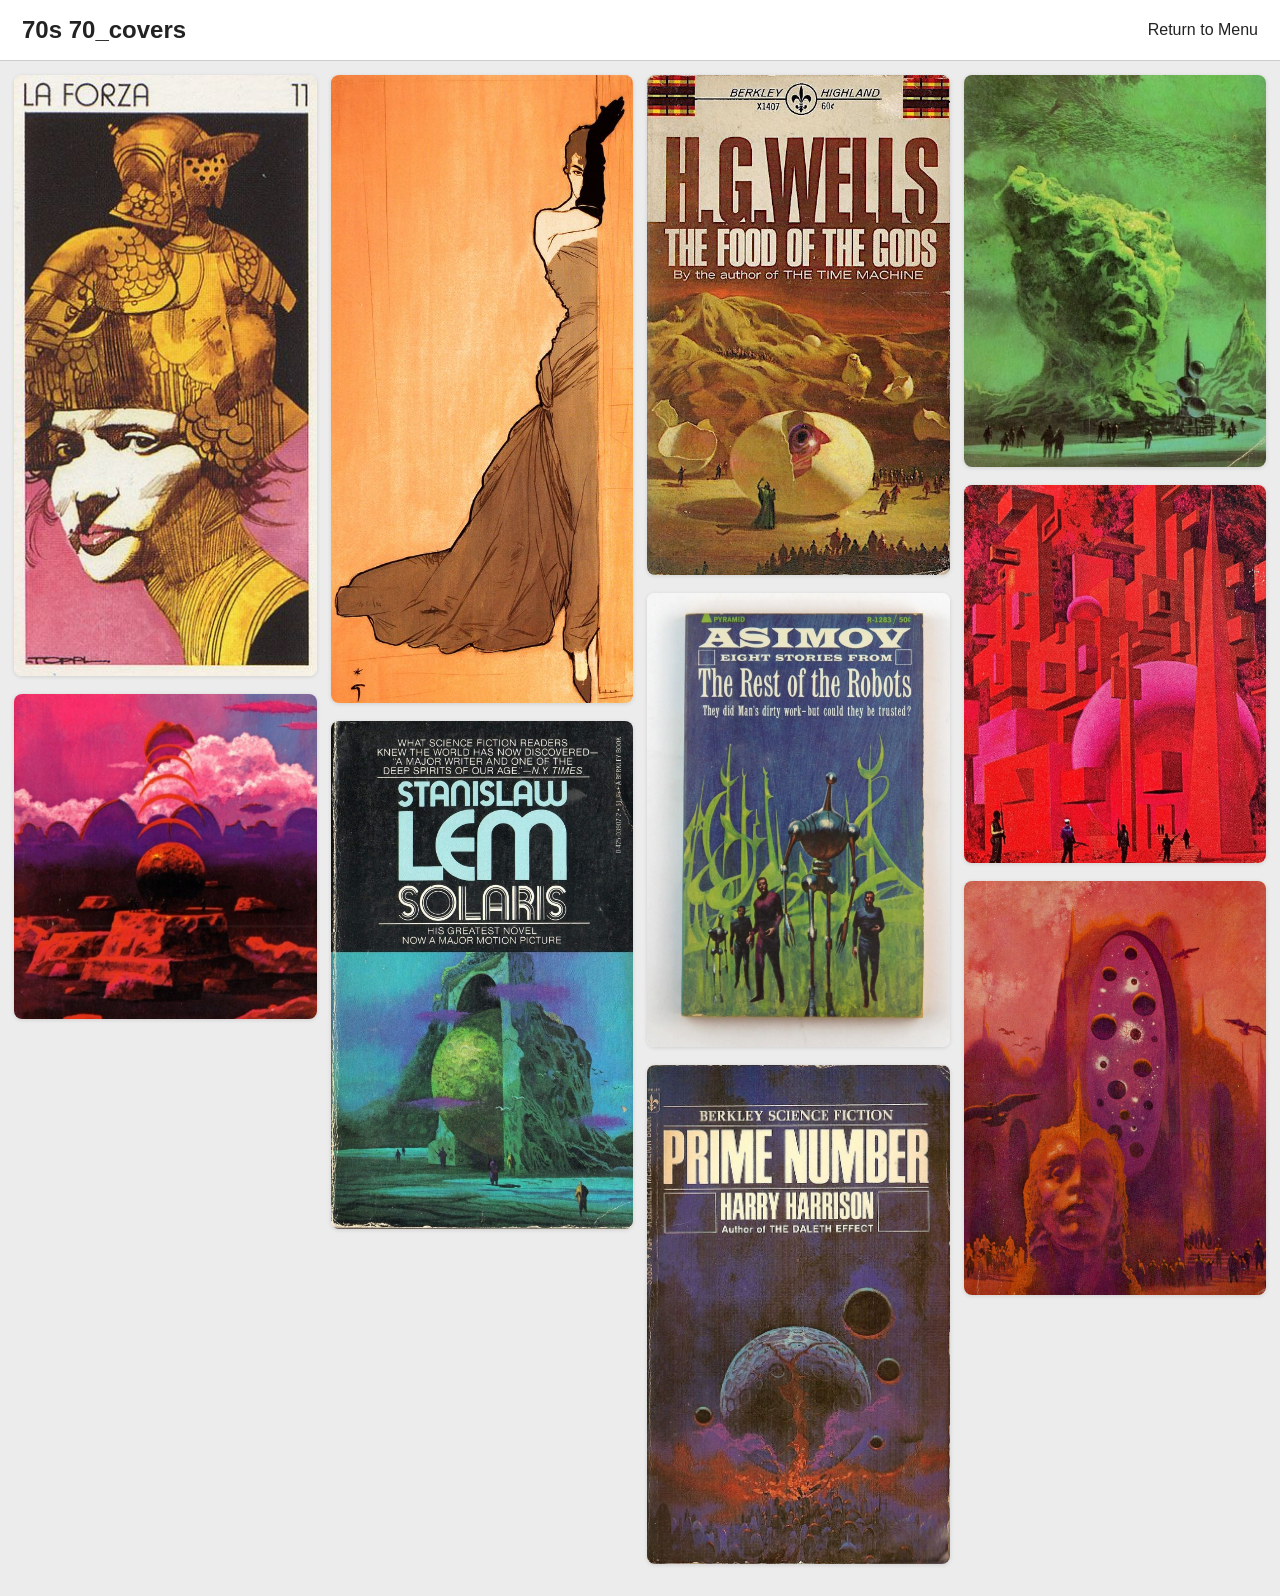
==== 70_covers.html @ 33497b24 "adding 70s covers" ====
<!DOCTYPE html>
<html lang="en">

<head>
    <meta charset="UTF-8">
    <meta name="viewport" content="width=device-width, initial-scale=1.0">

    <title>70s Covers</title>

    <link rel="stylesheet" href="style.css">
</head>

<body>

<header class="gallery-header">
    <h1>70s 70_covers</h1>

    <a href="index.html" class="return-link">
        Return to Menu
    </a>
</header>

<main id="board"></main>

<div id="lightbox" class="lightbox" aria-hidden="true">

    <button id="close-lightbox" aria-label="Close">
        &times;
    </button>

    <img id="lightbox-image" alt="">

</div>


<script src="70_covers.js"></script>
<script src="script.js"></script>

</body>
</html>
---- style.css ----
* {
    box-sizing: border-box;
}

body {
    margin: 0;
    font-family: Arial, sans-serif;
    background: #ececec;
    color: #222;
}

header {
    position: sticky;
    top: 0;
    z-index: 10;
    padding: 16px 22px;
    background: rgba(255, 255, 255, 0.96);
    border-bottom: 1px solid #ccc;
}

.gallery-header {
    display: flex;
    justify-content: space-between;
    align-items: center;
}

.return-link {
    color: #222;
    text-decoration: none;
    font-size: 16px;
}

.return-link:hover {
    text-decoration: underline;
}

.menu {
    max-width: 700px;
    margin: 40px auto;
    padding: 20px;
}

.menu a {
    display: block;
    padding: 16px 20px;
    margin-bottom: 14px;

    background: white;
    color: #222;

    text-decoration: none;
    font-size: 22px;

    border-radius: 8px;
    box-shadow: 0 1px 4px rgba(0, 0, 0, 0.12);
}

.menu a:hover {
    background: #f5f5f5;
}




header h1 {
    margin: 0;
    font-size: 24px;
}

/*
    MASONRY LAYOUT

    CSS columns naturally pack images of different heights
    into a Pinterest-like masonry flow.
*/
#board {
    column-width: 260px;
    column-gap: 14px;
    padding: 14px;
}

.pin {
    display: inline-block;
    width: 100%;
    margin: 0 0 14px;
    break-inside: avoid;
    background: white;
    border-radius: 8px;
    overflow: hidden;
    cursor: zoom-in;
    box-shadow: 0 1px 4px rgba(0, 0, 0, 0.12);
}

.pin img {
    display: block;
    width: 100%;
    height: auto;
}

/* LIGHTBOX */

.lightbox {
    display: none;
    position: fixed;
    inset: 0;
    z-index: 1000;
    background: rgba(0, 0, 0, 0.93);
    align-items: center;
    justify-content: center;
    padding: 34px;
}

.lightbox.open {
    display: flex;
}

.lightbox img {
    max-width: 95vw;
    max-height: 90vh;
    object-fit: contain;
}

#close-lightbox {
    position: absolute;
    top: 10px;
    right: 20px;
    border: none;
    background: transparent;
    color: white;
    font-size: 44px;
    line-height: 1;
    cursor: pointer;
}

@media (max-width: 600px) {
    #board {
        column-width: 170px;
        column-gap: 10px;
        padding: 10px;
    }

    .pin {
        margin-bottom: 10px;
    }
}
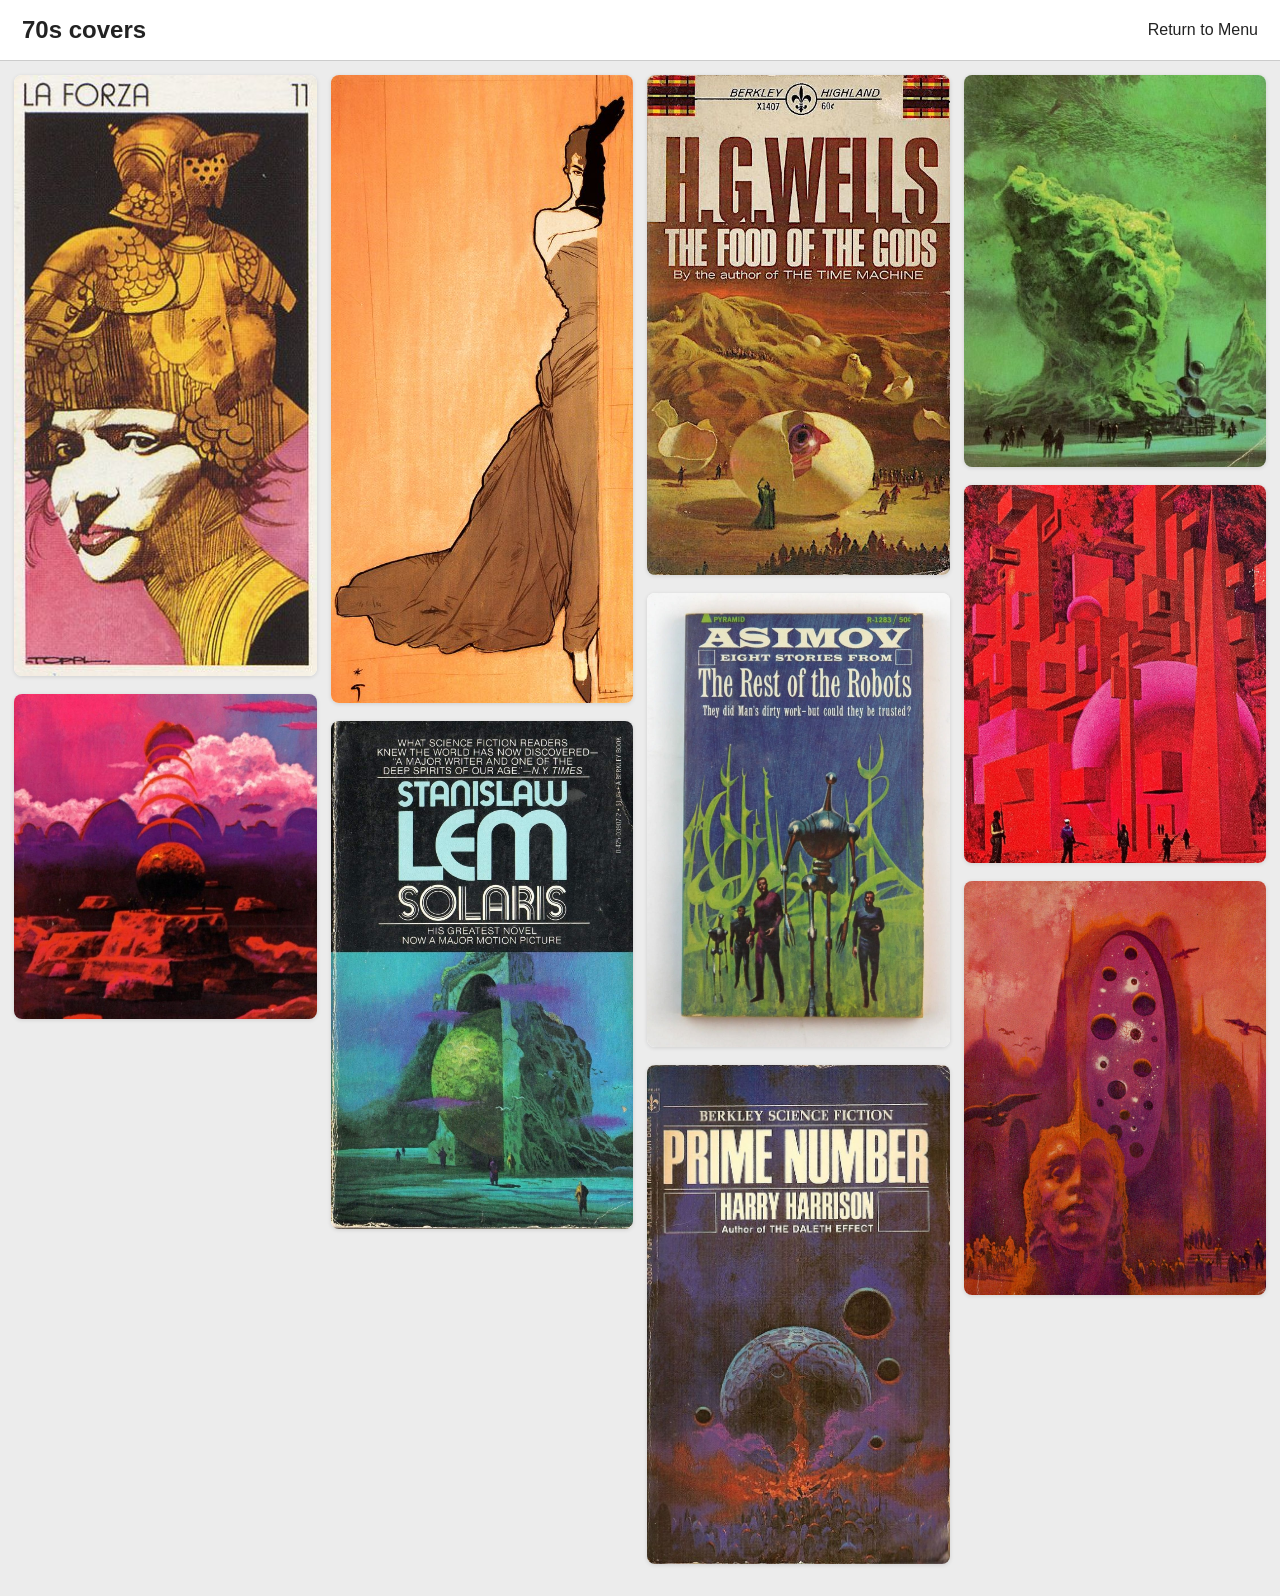
==== commit 1784ae15: "typo" ====
--- a/70_covers.html
+++ b/70_covers.html
@@ -13,7 +13,7 @@
 <body>
 
 <header class="gallery-header">
-    <h1>70s 70_covers</h1>
+    <h1>70s covers</h1>
 
     <a href="index.html" class="return-link">
         Return to Menu
